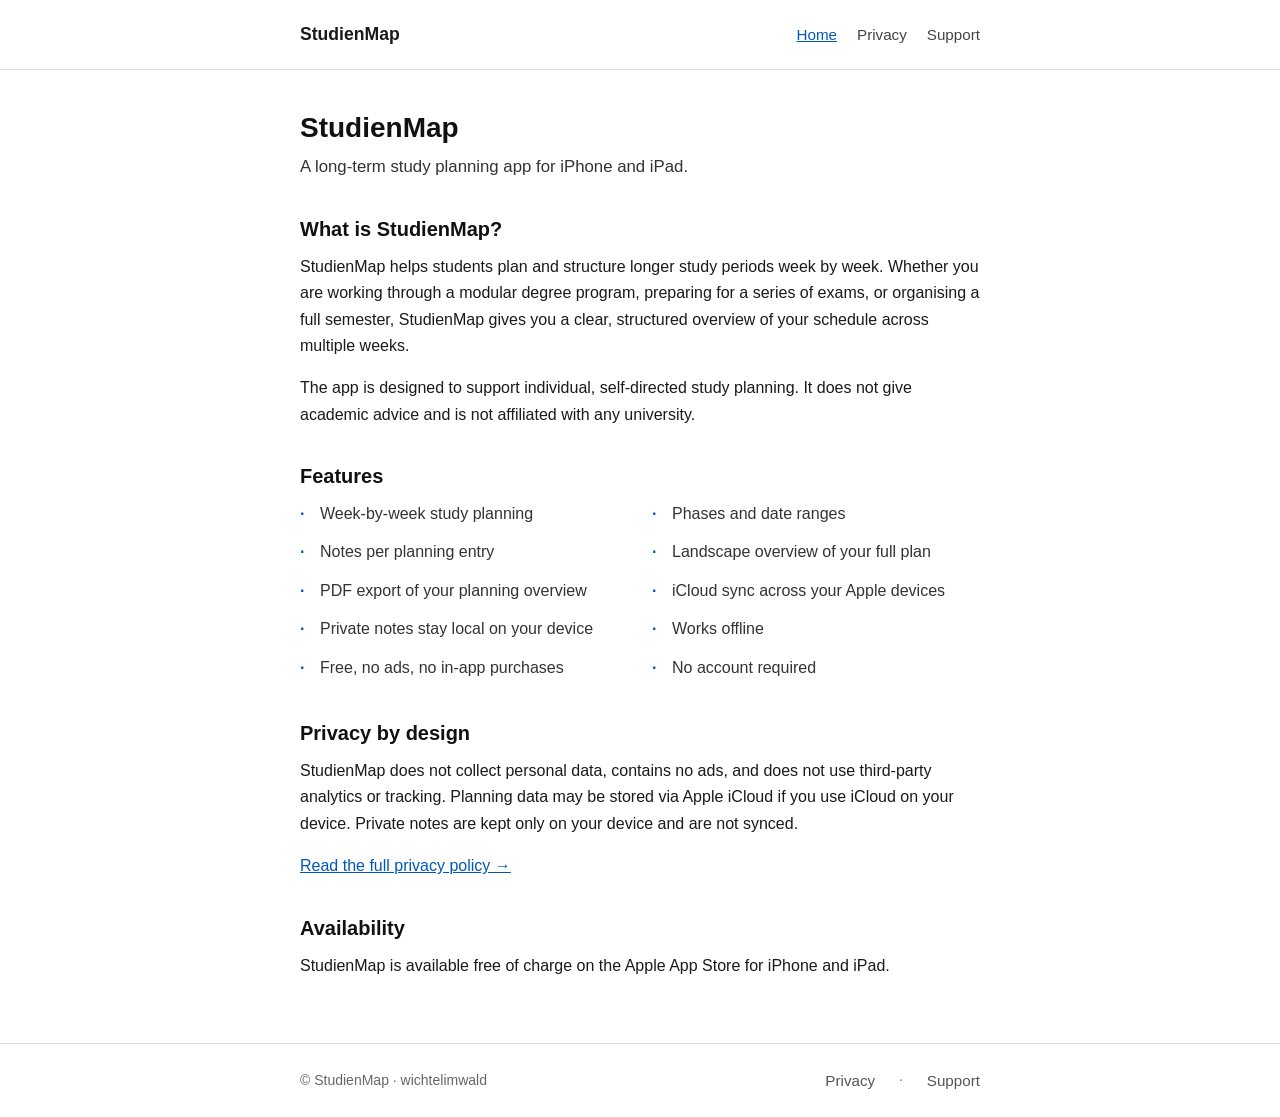
==== index.html @ 7c868996 "Create initial static website for GitHub Pages Agent-Logs-Url: https://github.com/wichtelimwald/stud" ====
<!DOCTYPE html>
<html lang="en">
<head>
  <meta charset="UTF-8">
  <meta name="viewport" content="width=device-width, initial-scale=1.0">
  <title>StudienMap</title>
  <meta name="description" content="StudienMap is a long-term study planning app for iPhone and iPad. Plan your study periods week by week.">
  <link rel="stylesheet" href="style.css">
</head>
<body>

  <header>
    <div class="site-wrapper">
      <a class="site-name" href="index.html">StudienMap</a>
      <nav aria-label="Main navigation">
        <a href="index.html" aria-current="page">Home</a>
        <a href="privacy.html">Privacy</a>
        <a href="support.html">Support</a>
      </nav>
    </div>
  </header>

  <main>
    <div class="site-wrapper">

      <div class="intro">
        <h1>StudienMap</h1>
        <p>A long-term study planning app for iPhone and iPad.</p>
      </div>

      <h2>What is StudienMap?</h2>
      <p>
        StudienMap helps students plan and structure longer study periods week by week.
        Whether you are working through a modular degree program, preparing for a series
        of exams, or organising a full semester, StudienMap gives you a clear, structured
        overview of your schedule across multiple weeks.
      </p>
      <p>
        The app is designed to support individual, self-directed study planning.
        It does not give academic advice and is not affiliated with any university.
      </p>

      <h2>Features</h2>
      <ul class="feature-list">
        <li>Week-by-week study planning</li>
        <li>Phases and date ranges</li>
        <li>Notes per planning entry</li>
        <li>Landscape overview of your full plan</li>
        <li>PDF export of your planning overview</li>
        <li>iCloud sync across your Apple devices</li>
        <li>Private notes stay local on your device</li>
        <li>Works offline</li>
        <li>Free, no ads, no in-app purchases</li>
        <li>No account required</li>
      </ul>

      <h2>Privacy by design</h2>
      <p>
        StudienMap does not collect personal data, contains no ads, and does not use
        third-party analytics or tracking. Planning data may be stored via Apple iCloud
        if you use iCloud on your device. Private notes are kept only on your device
        and are not synced.
      </p>
      <p>
        <a href="privacy.html">Read the full privacy policy →</a>
      </p>

      <h2>Availability</h2>
      <p>
        StudienMap is available free of charge on the Apple App Store for iPhone and iPad.
      </p>

    </div>
  </main>

  <footer>
    <div class="site-wrapper">
      <span>© StudienMap · wichtelimwald</span>
      <nav aria-label="Footer navigation">
        <a href="privacy.html">Privacy</a>
        &nbsp;·&nbsp;
        <a href="support.html">Support</a>
      </nav>
    </div>
  </footer>

</body>
</html>
---- style.css ----
/* style.css — StudienMap legal/product site */

*, *::before, *::after {
  box-sizing: border-box;
}

html {
  font-size: 16px;
}

body {
  margin: 0;
  padding: 0;
  font-family: -apple-system, BlinkMacSystemFont, "Segoe UI", Roboto, Helvetica, Arial, sans-serif;
  font-size: 1rem;
  line-height: 1.65;
  color: #1a1a1a;
  background-color: #ffffff;
}

/* Layout */

.site-wrapper {
  max-width: 720px;
  margin: 0 auto;
  padding: 0 1.25rem;
}

/* Header & navigation */

header {
  border-bottom: 1px solid #e0e0e0;
  padding: 1.25rem 0;
}

header .site-wrapper {
  display: flex;
  align-items: center;
  justify-content: space-between;
  flex-wrap: wrap;
  gap: 0.75rem;
}

.site-name {
  font-size: 1.1rem;
  font-weight: 600;
  color: #1a1a1a;
  text-decoration: none;
}

.site-name:hover {
  color: #0057b8;
}

nav {
  display: flex;
  gap: 1.25rem;
}

nav a {
  font-size: 0.95rem;
  color: #444;
  text-decoration: none;
}

nav a:hover,
nav a[aria-current="page"] {
  color: #0057b8;
  text-decoration: underline;
}

/* Main content */

main {
  padding: 2.5rem 0 3rem;
}

h1 {
  font-size: 1.75rem;
  font-weight: 700;
  margin: 0 0 0.5rem;
  line-height: 1.25;
  color: #111;
}

h2 {
  font-size: 1.25rem;
  font-weight: 600;
  margin: 2rem 0 0.5rem;
  color: #111;
}

h3 {
  font-size: 1rem;
  font-weight: 600;
  margin: 1.5rem 0 0.25rem;
  color: #111;
}

p {
  margin: 0 0 1rem;
}

ul, ol {
  margin: 0 0 1rem;
  padding-left: 1.5rem;
}

li {
  margin-bottom: 0.25rem;
}

a {
  color: #0057b8;
}

a:hover {
  text-decoration: none;
}

/* Hero / intro block */

.intro {
  margin-bottom: 2rem;
}

.intro p {
  font-size: 1.05rem;
  color: #333;
}

/* Feature list */

.feature-list {
  list-style: none;
  padding: 0;
  margin: 0 0 1.5rem;
  display: grid;
  grid-template-columns: 1fr 1fr;
  gap: 0.5rem 1.5rem;
}

.feature-list li {
  padding-left: 1.25rem;
  position: relative;
  color: #333;
}

.feature-list li::before {
  content: "·";
  position: absolute;
  left: 0;
  color: #0057b8;
  font-weight: 700;
}

@media (max-width: 480px) {
  .feature-list {
    grid-template-columns: 1fr;
  }
}

/* FAQ */

.faq-item {
  margin-bottom: 1.75rem;
}

.faq-item h3 {
  margin-bottom: 0.35rem;
}

/* Footer */

footer {
  border-top: 1px solid #e0e0e0;
  padding: 1.5rem 0;
  color: #666;
  font-size: 0.875rem;
}

footer .site-wrapper {
  display: flex;
  align-items: center;
  justify-content: space-between;
  flex-wrap: wrap;
  gap: 0.5rem;
}

footer a {
  color: #555;
}

footer a:hover {
  color: #0057b8;
}

/* Utility */

.meta {
  font-size: 0.875rem;
  color: #666;
  margin-bottom: 2rem;
}
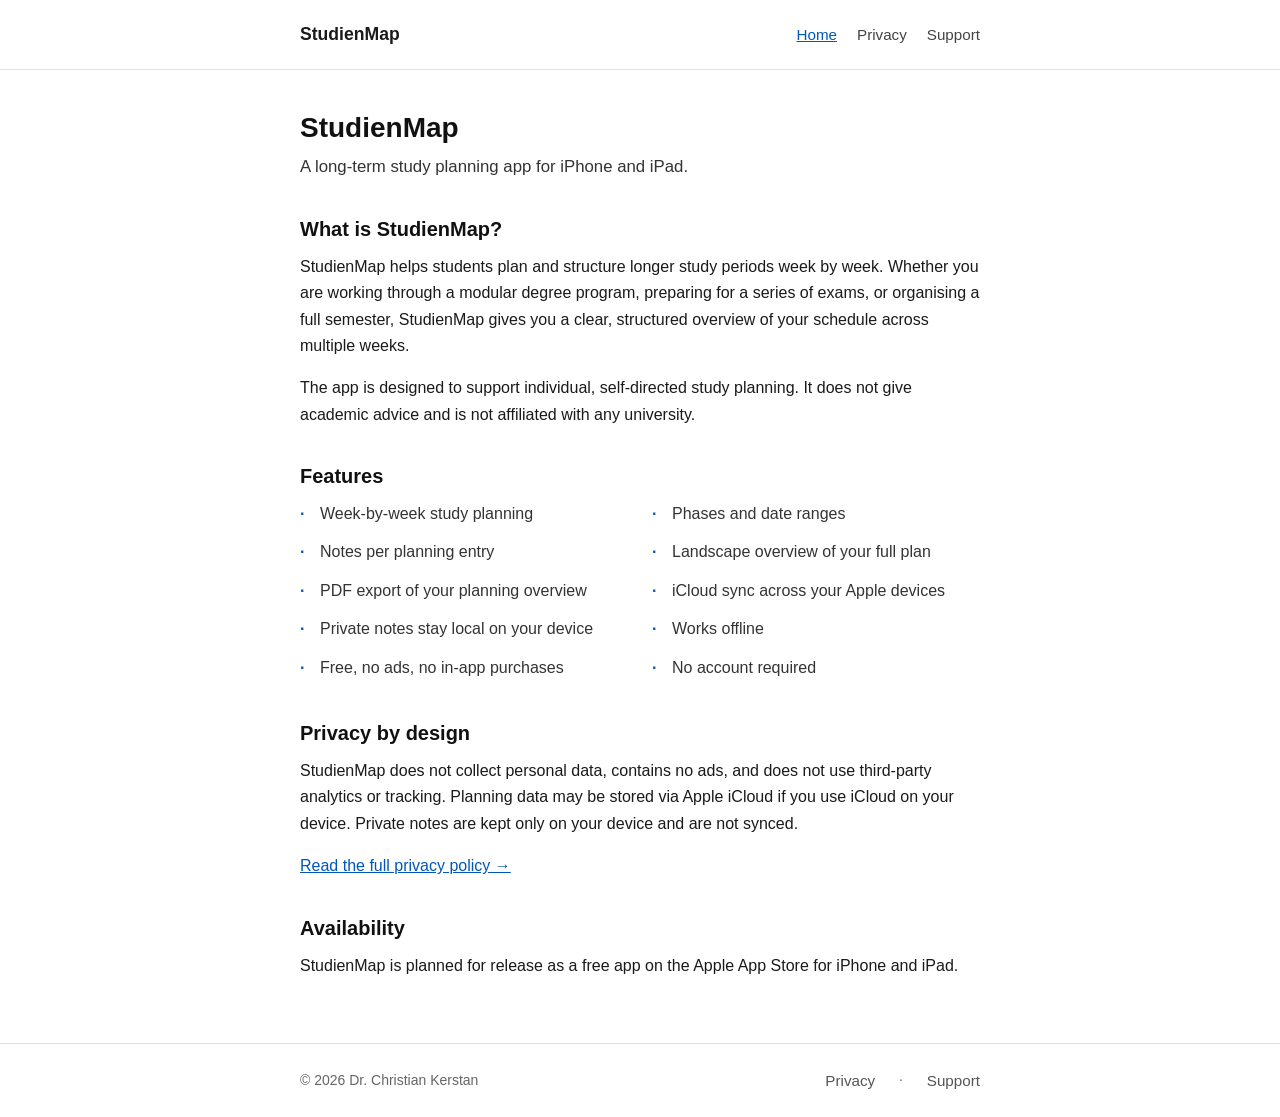
==== commit 44291d3b: "update footer copyright, availability text, data collection, iOS version example, add Developer sect" ====
--- a/index.html
+++ b/index.html
@@ -67,7 +67,7 @@
 
       <h2>Availability</h2>
       <p>
-        StudienMap is available free of charge on the Apple App Store for iPhone and iPad.
+        StudienMap is planned for release as a free app on the Apple App Store for iPhone and iPad.
       </p>
 
     </div>
@@ -75,7 +75,7 @@
 
   <footer>
     <div class="site-wrapper">
-      <span>© StudienMap · wichtelimwald</span>
+      <span>© 2026 Dr. Christian Kerstan</span>
       <nav aria-label="Footer navigation">
         <a href="privacy.html">Privacy</a>
         &nbsp;·&nbsp;
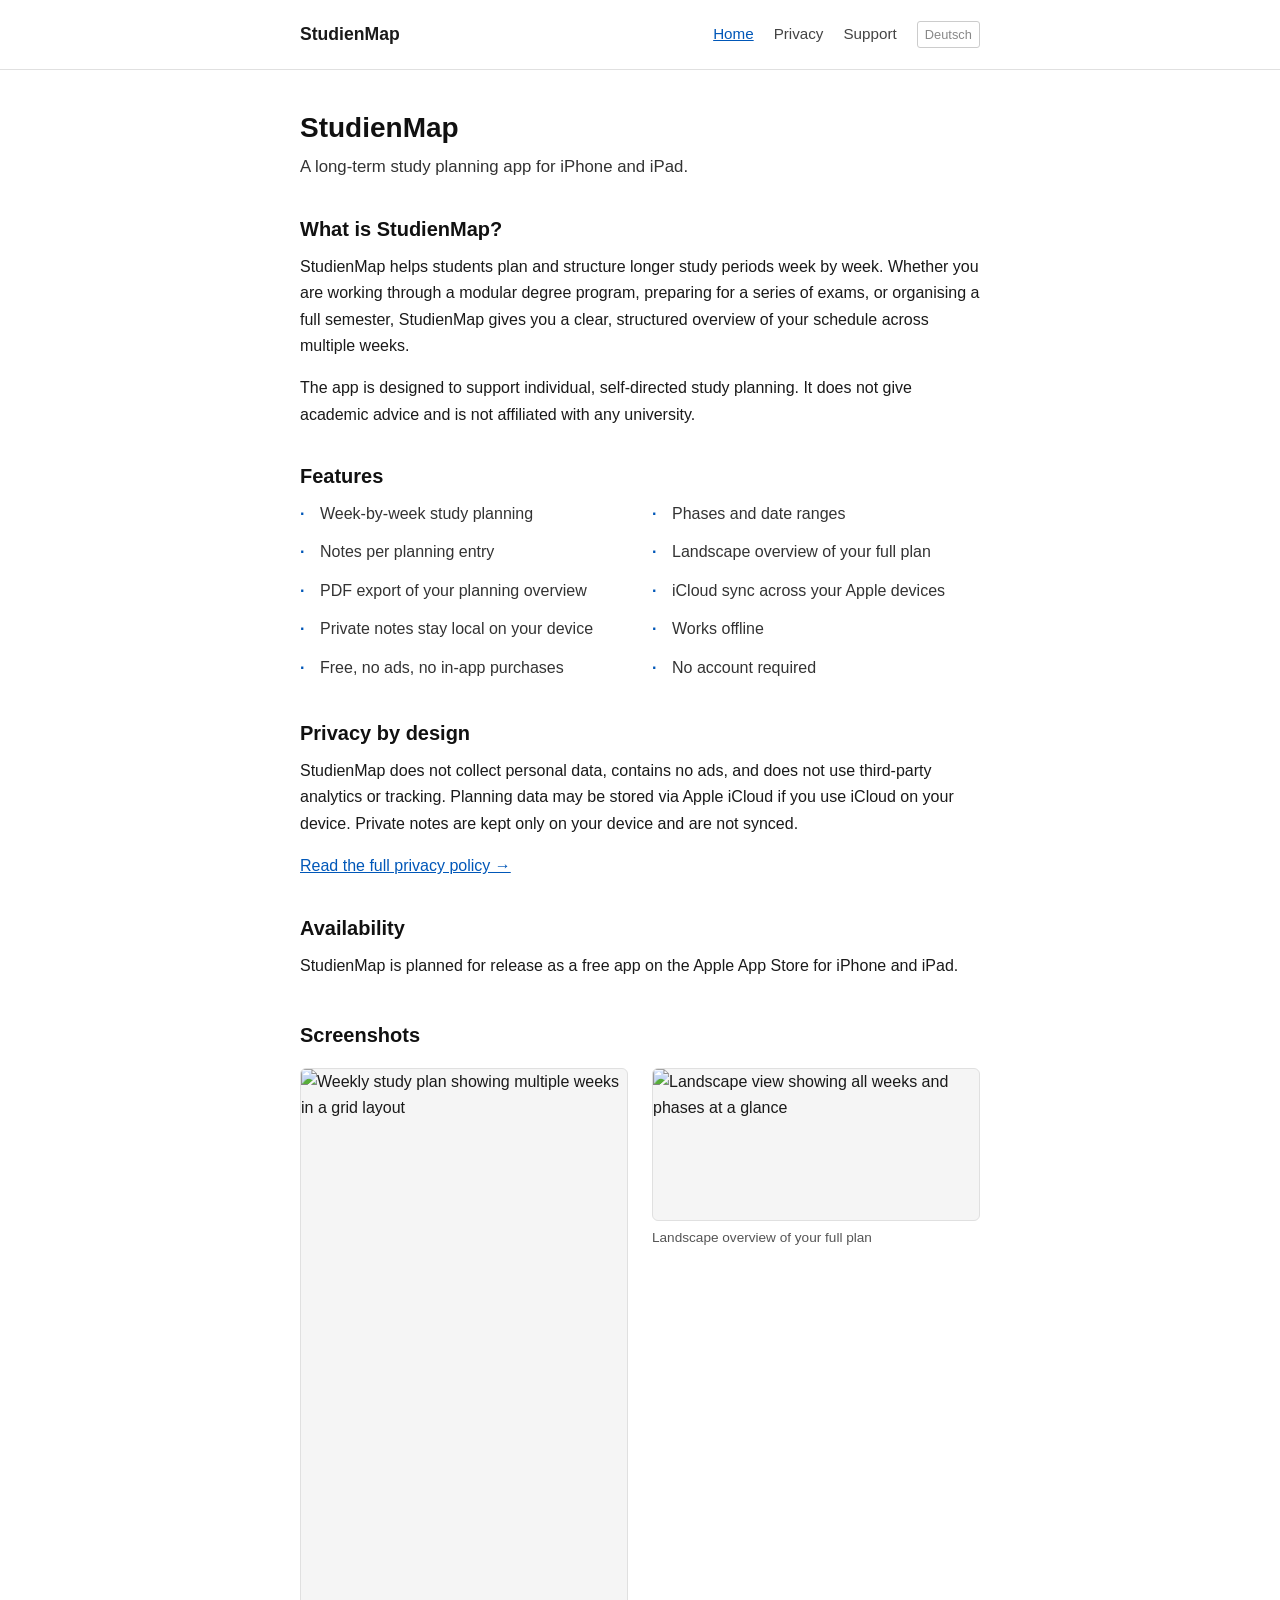
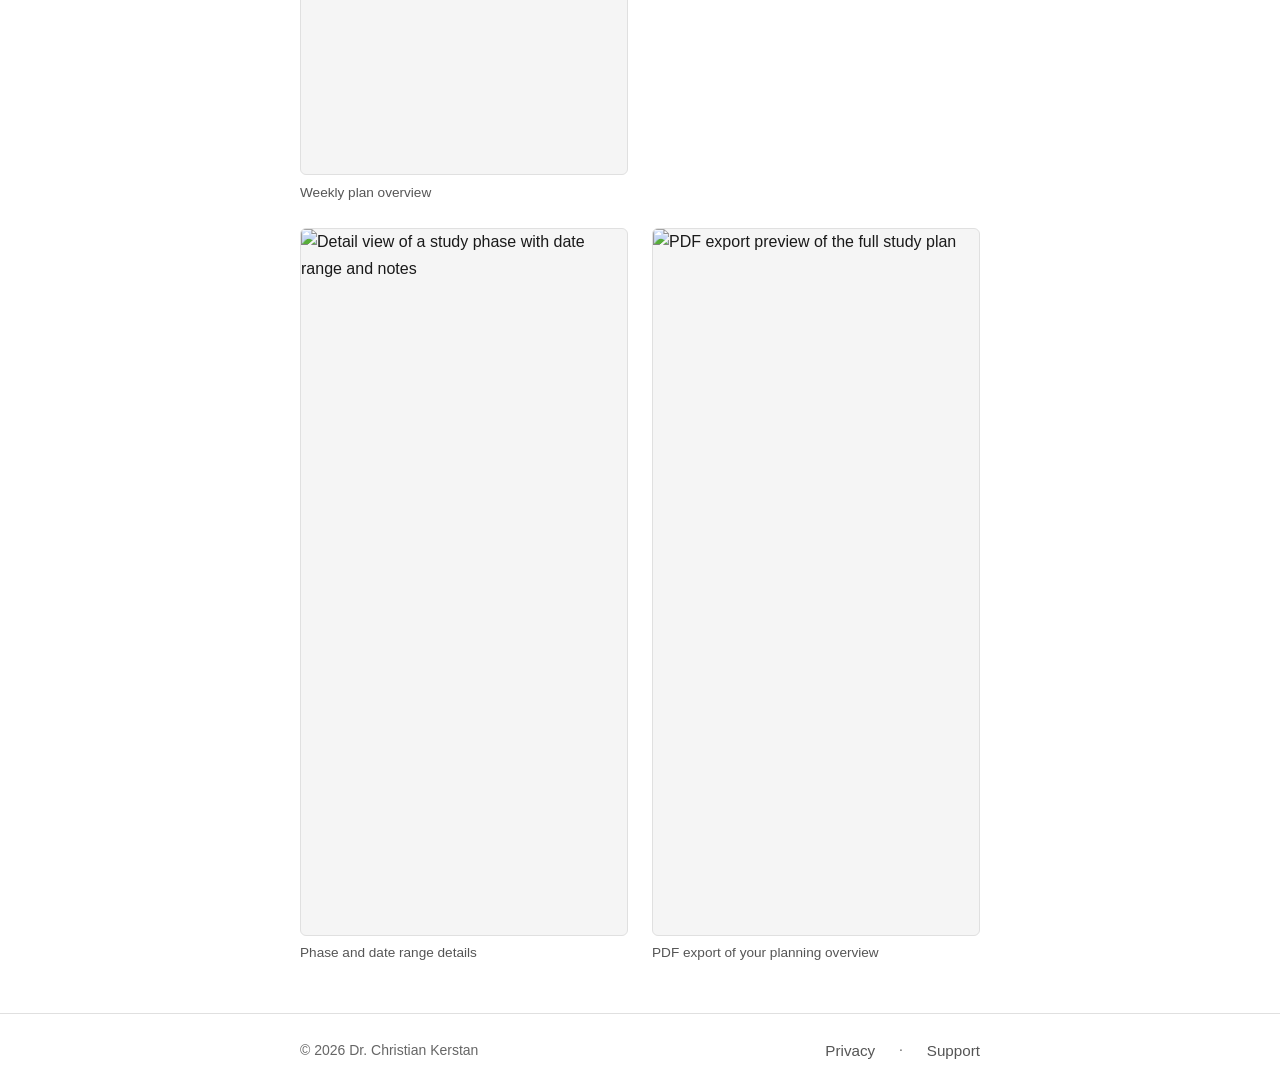
==== commit c55820a5: "Add German pages, language links, and screenshots placeholder section Agent-Logs-Url: https://github" ====
--- a/index.html
+++ b/index.html
@@ -16,6 +16,7 @@
         <a href="index.html" aria-current="page">Home</a>
         <a href="privacy.html">Privacy</a>
         <a href="support.html">Support</a>
+        <a href="de/index.html" class="lang-link" hreflang="de" lang="de">Deutsch</a>
       </nav>
     </div>
   </header>
@@ -70,6 +71,28 @@
         StudienMap is planned for release as a free app on the Apple App Store for iPhone and iPad.
       </p>
 
+      <section class="screenshots" aria-label="Screenshots">
+        <h2>Screenshots</h2>
+        <div class="screenshot-grid">
+          <figure>
+            <img src="assets/plan-overview.webp" alt="Weekly study plan showing multiple weeks in a grid layout" width="390" height="844">
+            <figcaption>Weekly plan overview</figcaption>
+          </figure>
+          <figure>
+            <img src="assets/landscape-matrix.webp" alt="Landscape view showing all weeks and phases at a glance" width="844" height="390">
+            <figcaption>Landscape overview of your full plan</figcaption>
+          </figure>
+          <figure>
+            <img src="assets/phase-details.webp" alt="Detail view of a study phase with date range and notes" width="390" height="844">
+            <figcaption>Phase and date range details</figcaption>
+          </figure>
+          <figure>
+            <img src="assets/pdf-export.webp" alt="PDF export preview of the full study plan" width="390" height="844">
+            <figcaption>PDF export of your planning overview</figcaption>
+          </figure>
+        </div>
+      </section>
+
     </div>
   </main>
 
--- a/style.css
+++ b/style.css
@@ -195,6 +195,61 @@
   color: #0057b8;
 }
 
+/* Language link */
+
+.lang-link {
+  font-size: 0.8rem;
+  color: #888;
+  border: 1px solid #ccc;
+  border-radius: 3px;
+  padding: 0.1rem 0.45rem;
+  text-decoration: none;
+}
+
+.lang-link:hover {
+  color: #0057b8;
+  border-color: #0057b8;
+  text-decoration: none;
+}
+
+/* Screenshots */
+
+.screenshots {
+  margin-top: 2.5rem;
+}
+
+.screenshot-grid {
+  display: grid;
+  grid-template-columns: repeat(2, 1fr);
+  gap: 1.5rem;
+  margin-top: 1rem;
+}
+
+.screenshot-grid figure {
+  margin: 0;
+}
+
+.screenshot-grid img {
+  width: 100%;
+  height: auto;
+  display: block;
+  border-radius: 6px;
+  border: 1px solid #e0e0e0;
+  background-color: #f5f5f5;
+}
+
+.screenshot-grid figcaption {
+  font-size: 0.85rem;
+  color: #555;
+  margin-top: 0.4rem;
+}
+
+@media (max-width: 480px) {
+  .screenshot-grid {
+    grid-template-columns: 1fr;
+  }
+}
+
 /* Utility */
 
 .meta {
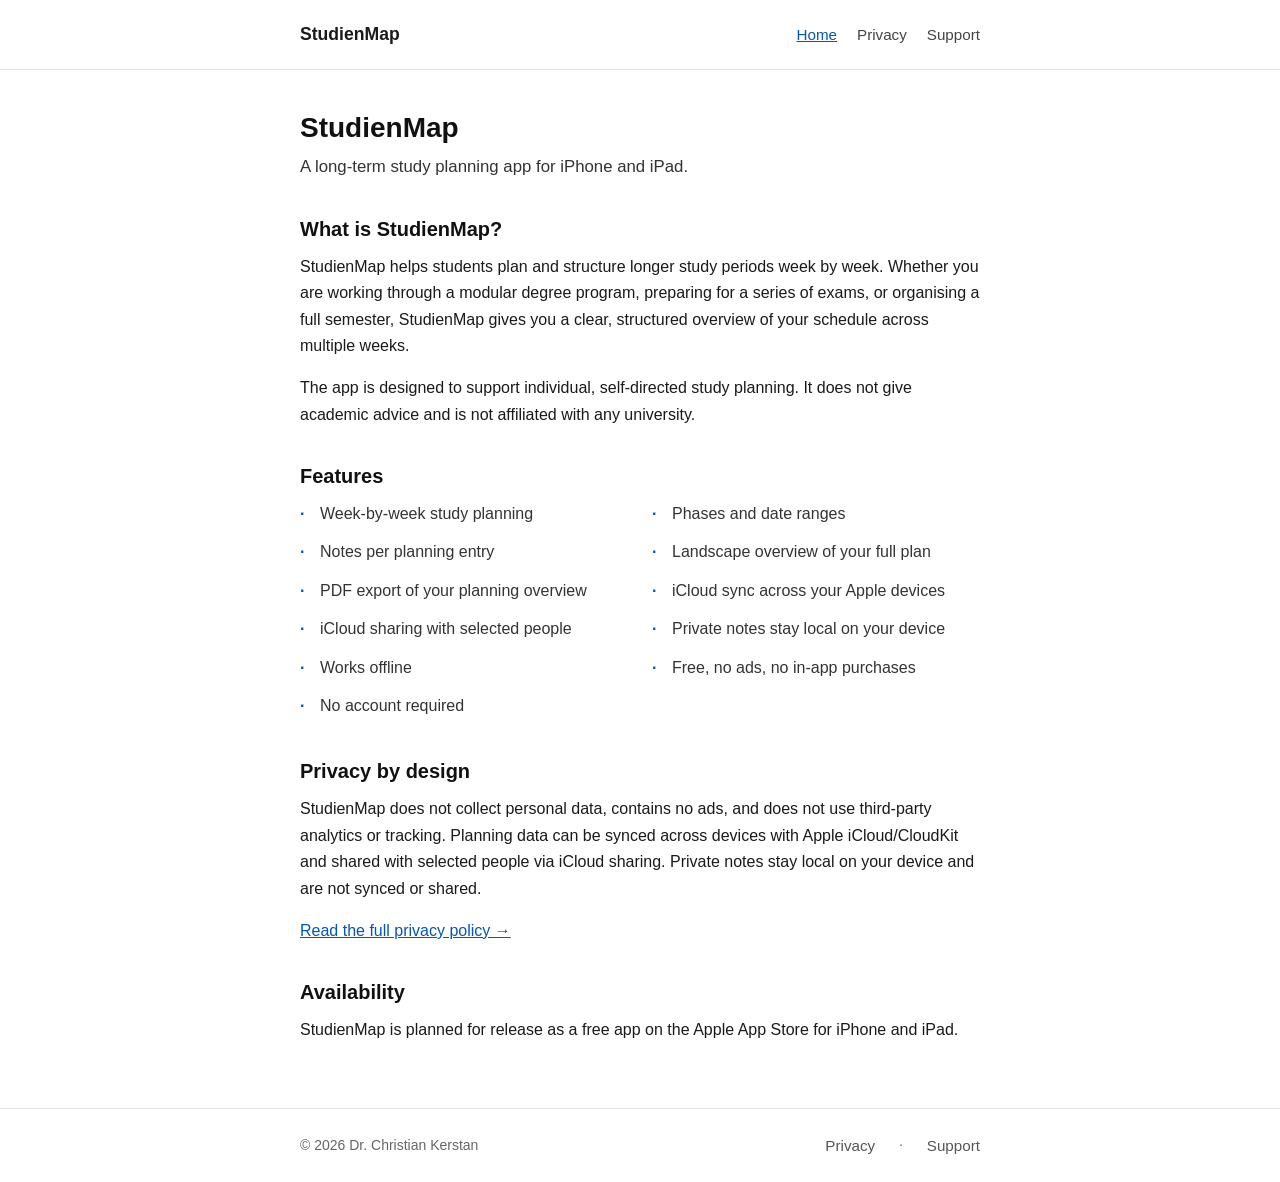
==== commit 45777528: "feat: add iCloud sharing content and German pages Agent-Logs-Url: https://github.com/wichtelimwald/s" ====
--- a/index.html
+++ b/index.html
@@ -16,7 +16,6 @@
         <a href="index.html" aria-current="page">Home</a>
         <a href="privacy.html">Privacy</a>
         <a href="support.html">Support</a>
-        <a href="de/index.html" class="lang-link" hreflang="de" lang="de">Deutsch</a>
       </nav>
     </div>
   </header>
@@ -49,6 +48,7 @@
         <li>Landscape overview of your full plan</li>
         <li>PDF export of your planning overview</li>
         <li>iCloud sync across your Apple devices</li>
+        <li>iCloud sharing with selected people</li>
         <li>Private notes stay local on your device</li>
         <li>Works offline</li>
         <li>Free, no ads, no in-app purchases</li>
@@ -58,9 +58,9 @@
       <h2>Privacy by design</h2>
       <p>
         StudienMap does not collect personal data, contains no ads, and does not use
-        third-party analytics or tracking. Planning data may be stored via Apple iCloud
-        if you use iCloud on your device. Private notes are kept only on your device
-        and are not synced.
+        third-party analytics or tracking. Planning data can be synced across devices
+        with Apple iCloud/CloudKit and shared with selected people via iCloud sharing.
+        Private notes stay local on your device and are not synced or shared.
       </p>
       <p>
         <a href="privacy.html">Read the full privacy policy →</a>
@@ -70,28 +70,6 @@
       <p>
         StudienMap is planned for release as a free app on the Apple App Store for iPhone and iPad.
       </p>
-
-      <section class="screenshots" aria-label="Screenshots">
-        <h2>Screenshots</h2>
-        <div class="screenshot-grid">
-          <figure>
-            <img src="assets/plan-overview.webp" alt="Weekly study plan showing multiple weeks in a grid layout" width="390" height="844">
-            <figcaption>Weekly plan overview</figcaption>
-          </figure>
-          <figure>
-            <img src="assets/landscape-matrix.webp" alt="Landscape view showing all weeks and phases at a glance" width="844" height="390">
-            <figcaption>Landscape overview of your full plan</figcaption>
-          </figure>
-          <figure>
-            <img src="assets/phase-details.webp" alt="Detail view of a study phase with date range and notes" width="390" height="844">
-            <figcaption>Phase and date range details</figcaption>
-          </figure>
-          <figure>
-            <img src="assets/pdf-export.webp" alt="PDF export preview of the full study plan" width="390" height="844">
-            <figcaption>PDF export of your planning overview</figcaption>
-          </figure>
-        </div>
-      </section>
 
     </div>
   </main>
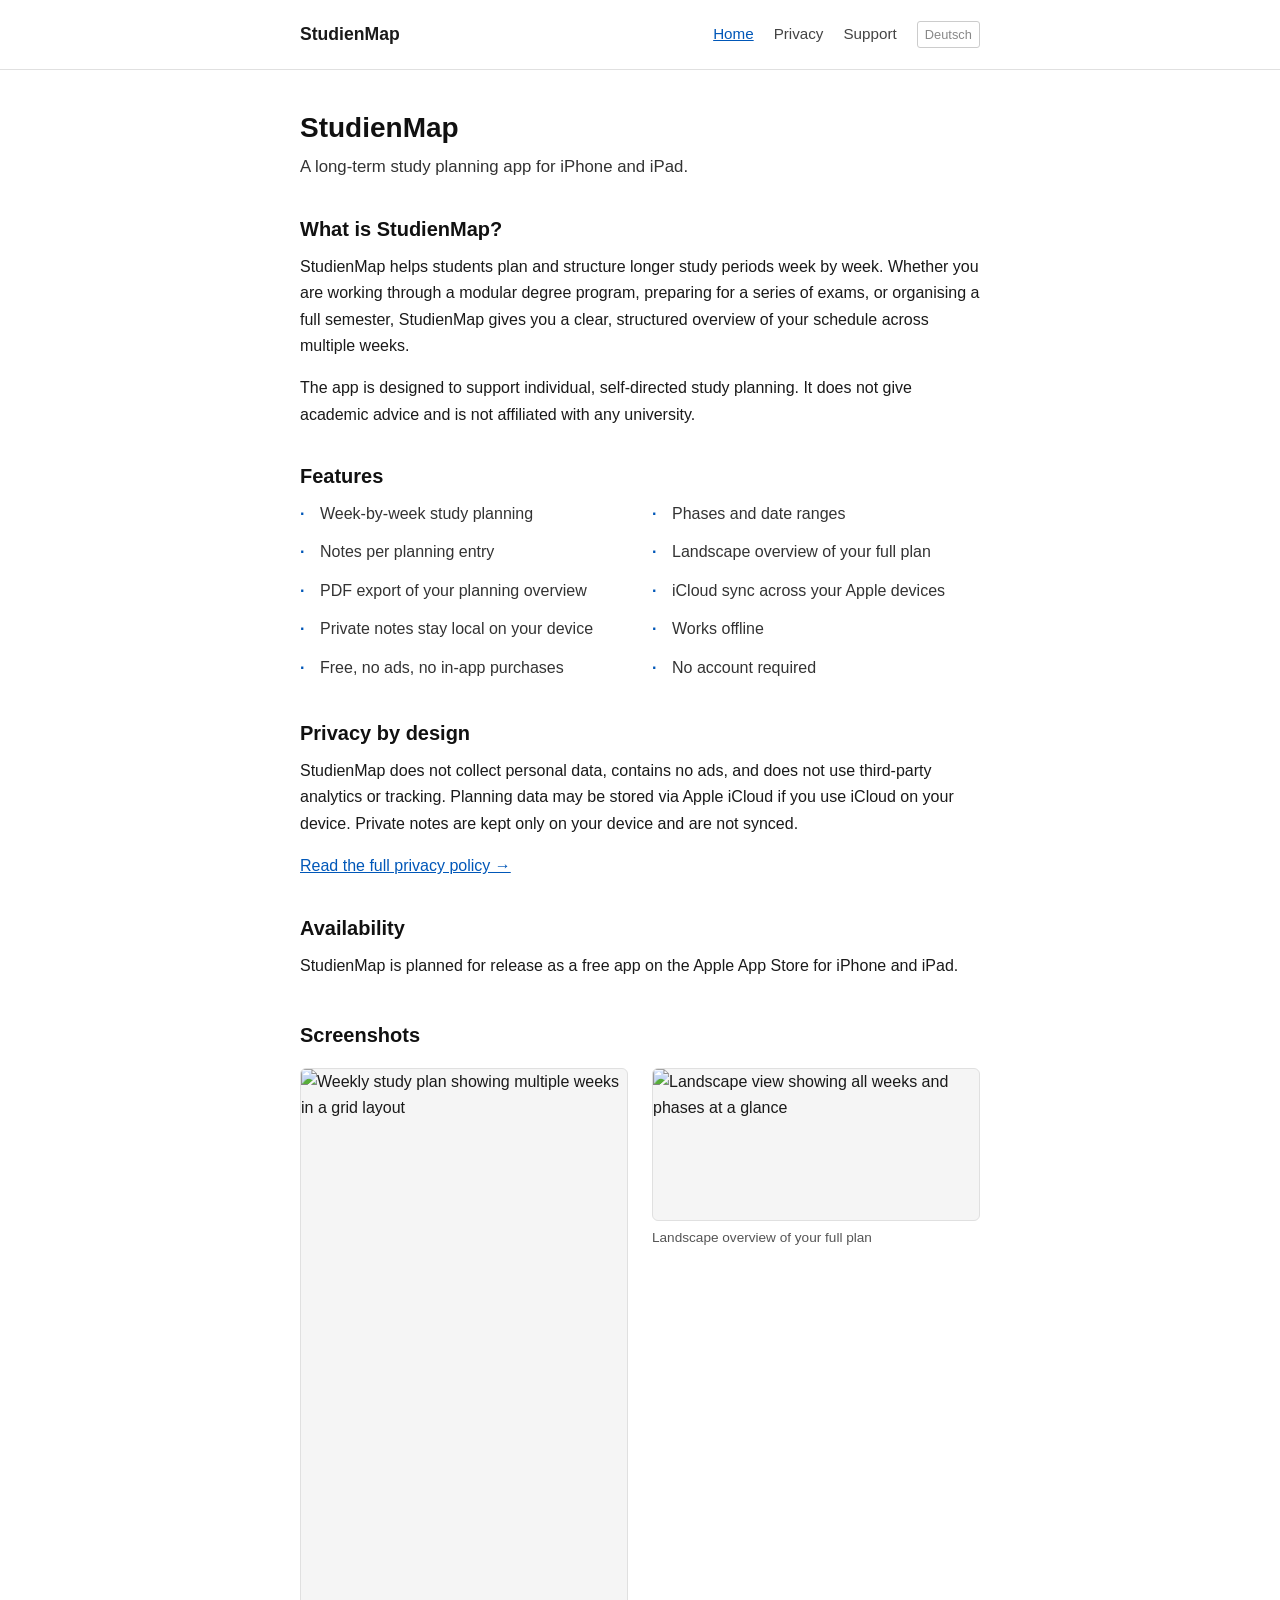
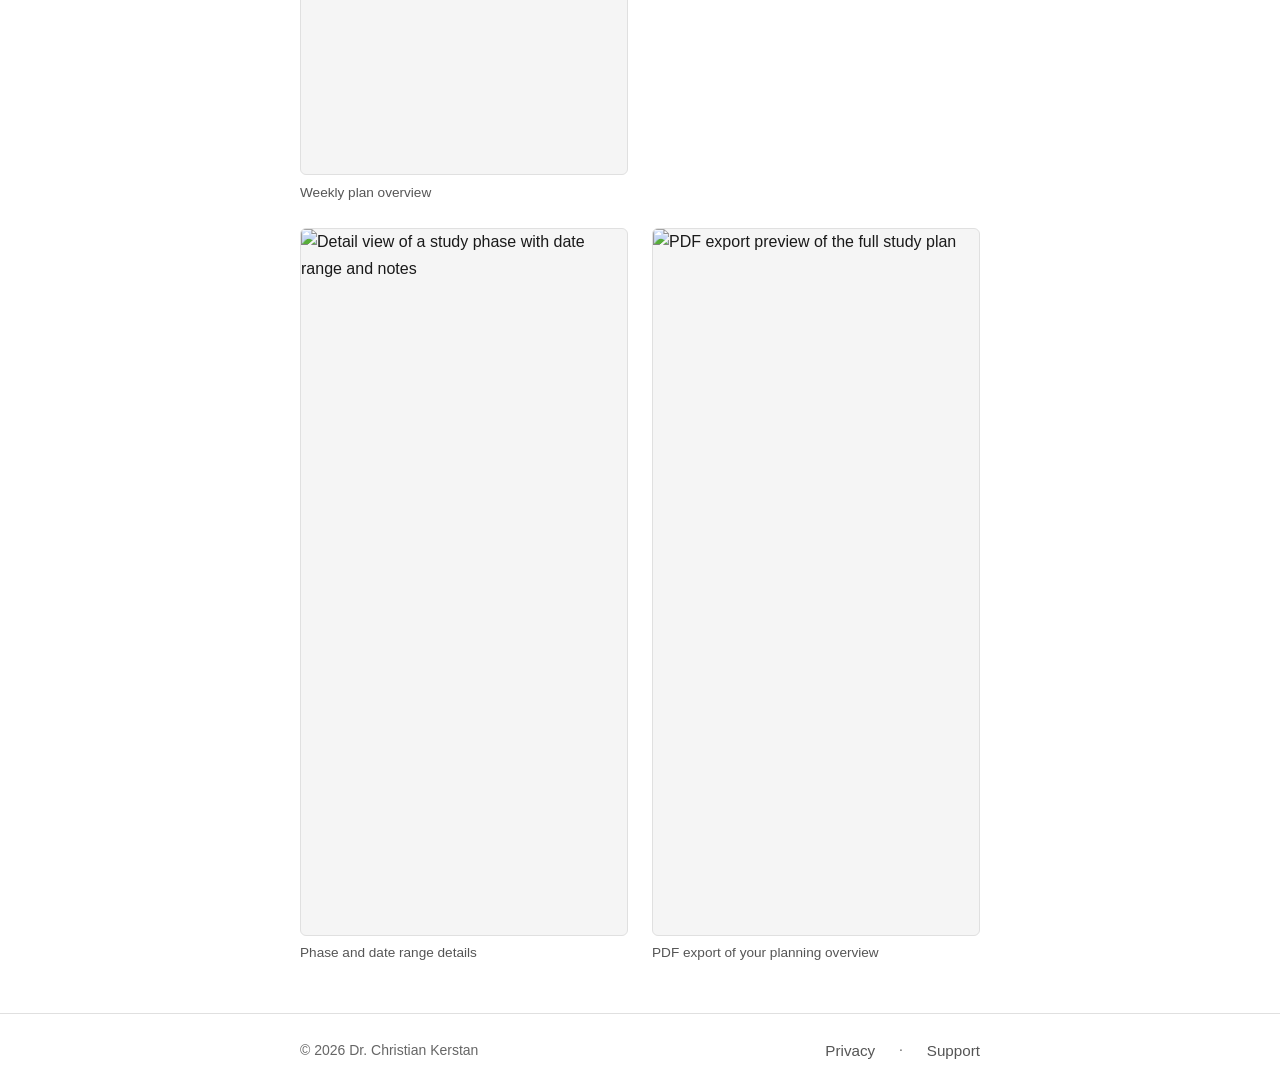
==== commit 01c128f4: "Merge pull request #3 from wichtelimwald/copilot/update-static-site-for-multilingual-support Add Ger" ====
--- a/index.html
+++ b/index.html
@@ -16,6 +16,7 @@
         <a href="index.html" aria-current="page">Home</a>
         <a href="privacy.html">Privacy</a>
         <a href="support.html">Support</a>
+        <a href="de/index.html" class="lang-link" hreflang="de" lang="de">Deutsch</a>
       </nav>
     </div>
   </header>
@@ -48,7 +49,6 @@
         <li>Landscape overview of your full plan</li>
         <li>PDF export of your planning overview</li>
         <li>iCloud sync across your Apple devices</li>
-        <li>iCloud sharing with selected people</li>
         <li>Private notes stay local on your device</li>
         <li>Works offline</li>
         <li>Free, no ads, no in-app purchases</li>
@@ -58,9 +58,9 @@
       <h2>Privacy by design</h2>
       <p>
         StudienMap does not collect personal data, contains no ads, and does not use
-        third-party analytics or tracking. Planning data can be synced across devices
-        with Apple iCloud/CloudKit and shared with selected people via iCloud sharing.
-        Private notes stay local on your device and are not synced or shared.
+        third-party analytics or tracking. Planning data may be stored via Apple iCloud
+        if you use iCloud on your device. Private notes are kept only on your device
+        and are not synced.
       </p>
       <p>
         <a href="privacy.html">Read the full privacy policy →</a>
@@ -70,6 +70,28 @@
       <p>
         StudienMap is planned for release as a free app on the Apple App Store for iPhone and iPad.
       </p>
+
+      <section class="screenshots" aria-label="Screenshots">
+        <h2>Screenshots</h2>
+        <div class="screenshot-grid">
+          <figure>
+            <img src="assets/plan-overview.webp" alt="Weekly study plan showing multiple weeks in a grid layout" width="390" height="844">
+            <figcaption>Weekly plan overview</figcaption>
+          </figure>
+          <figure>
+            <img src="assets/landscape-matrix.webp" alt="Landscape view showing all weeks and phases at a glance" width="844" height="390">
+            <figcaption>Landscape overview of your full plan</figcaption>
+          </figure>
+          <figure>
+            <img src="assets/phase-details.webp" alt="Detail view of a study phase with date range and notes" width="390" height="844">
+            <figcaption>Phase and date range details</figcaption>
+          </figure>
+          <figure>
+            <img src="assets/pdf-export.webp" alt="PDF export preview of the full study plan" width="390" height="844">
+            <figcaption>PDF export of your planning overview</figcaption>
+          </figure>
+        </div>
+      </section>
 
     </div>
   </main>
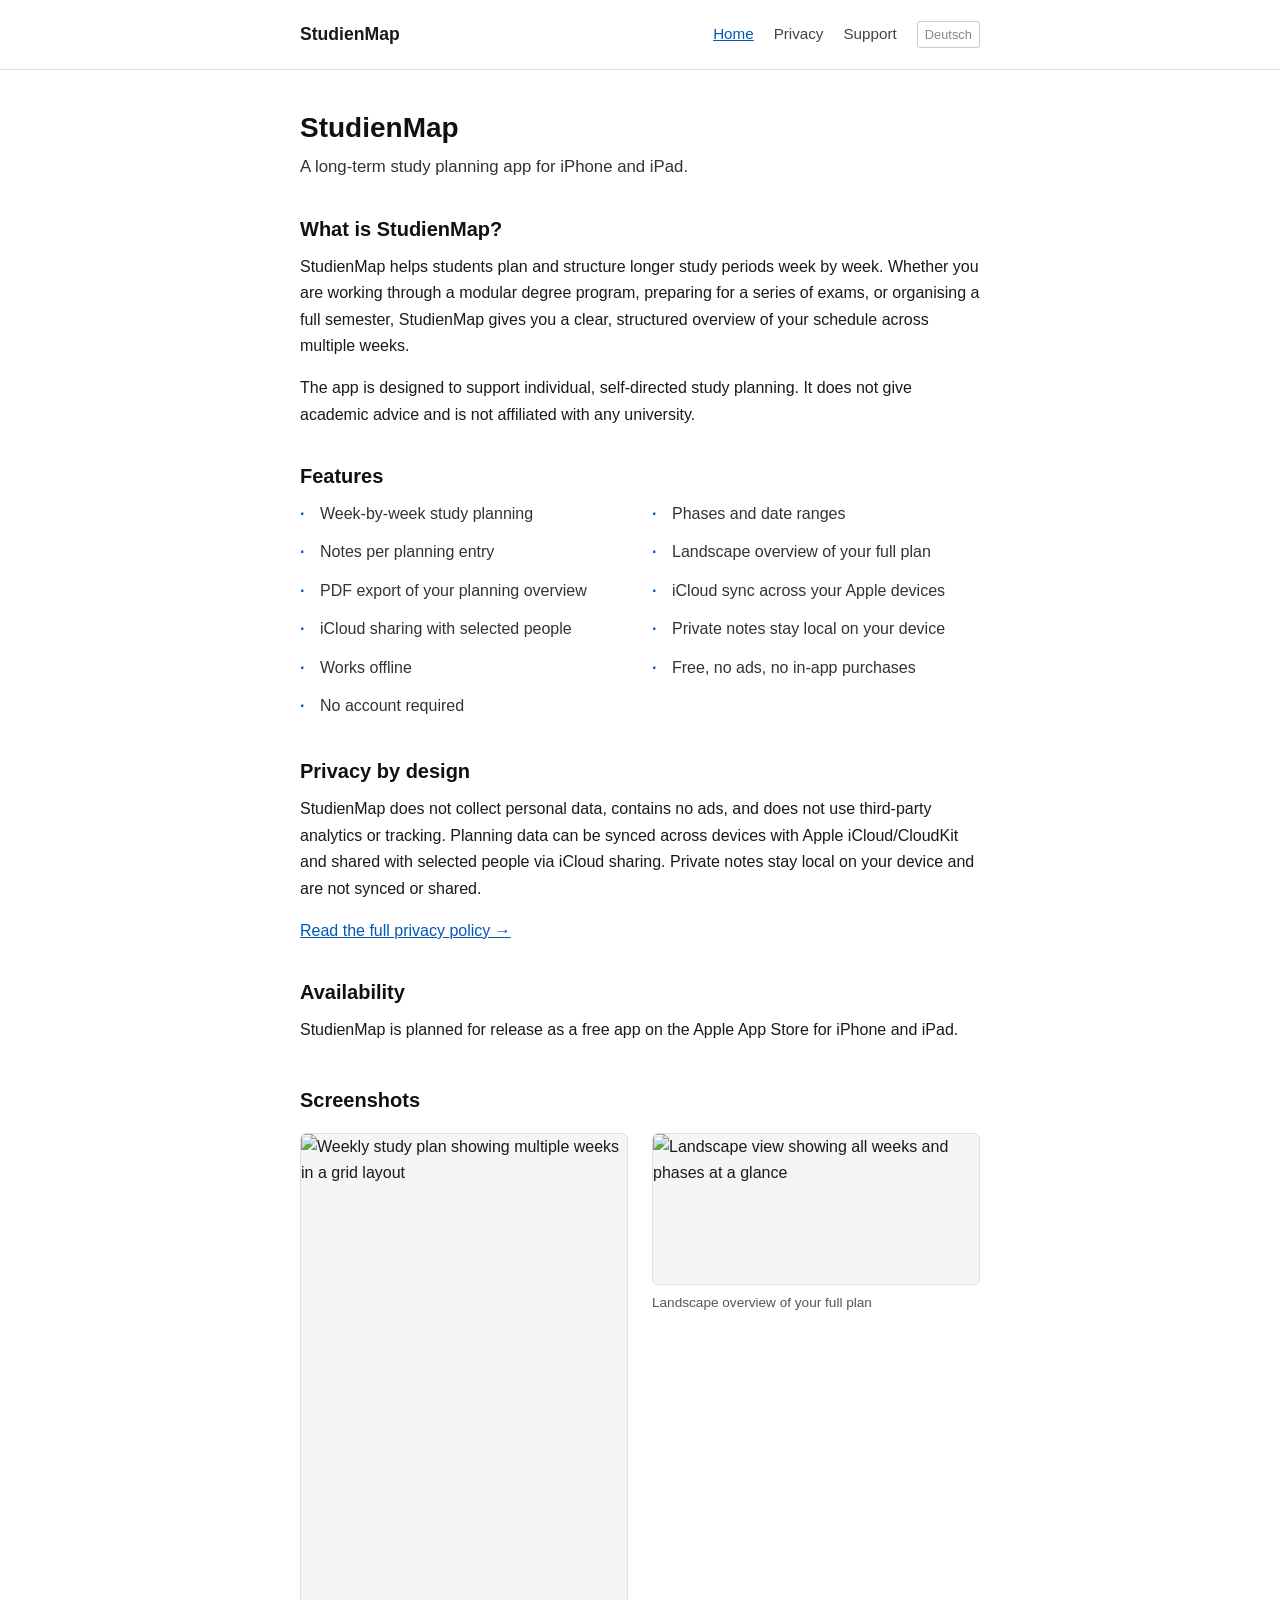
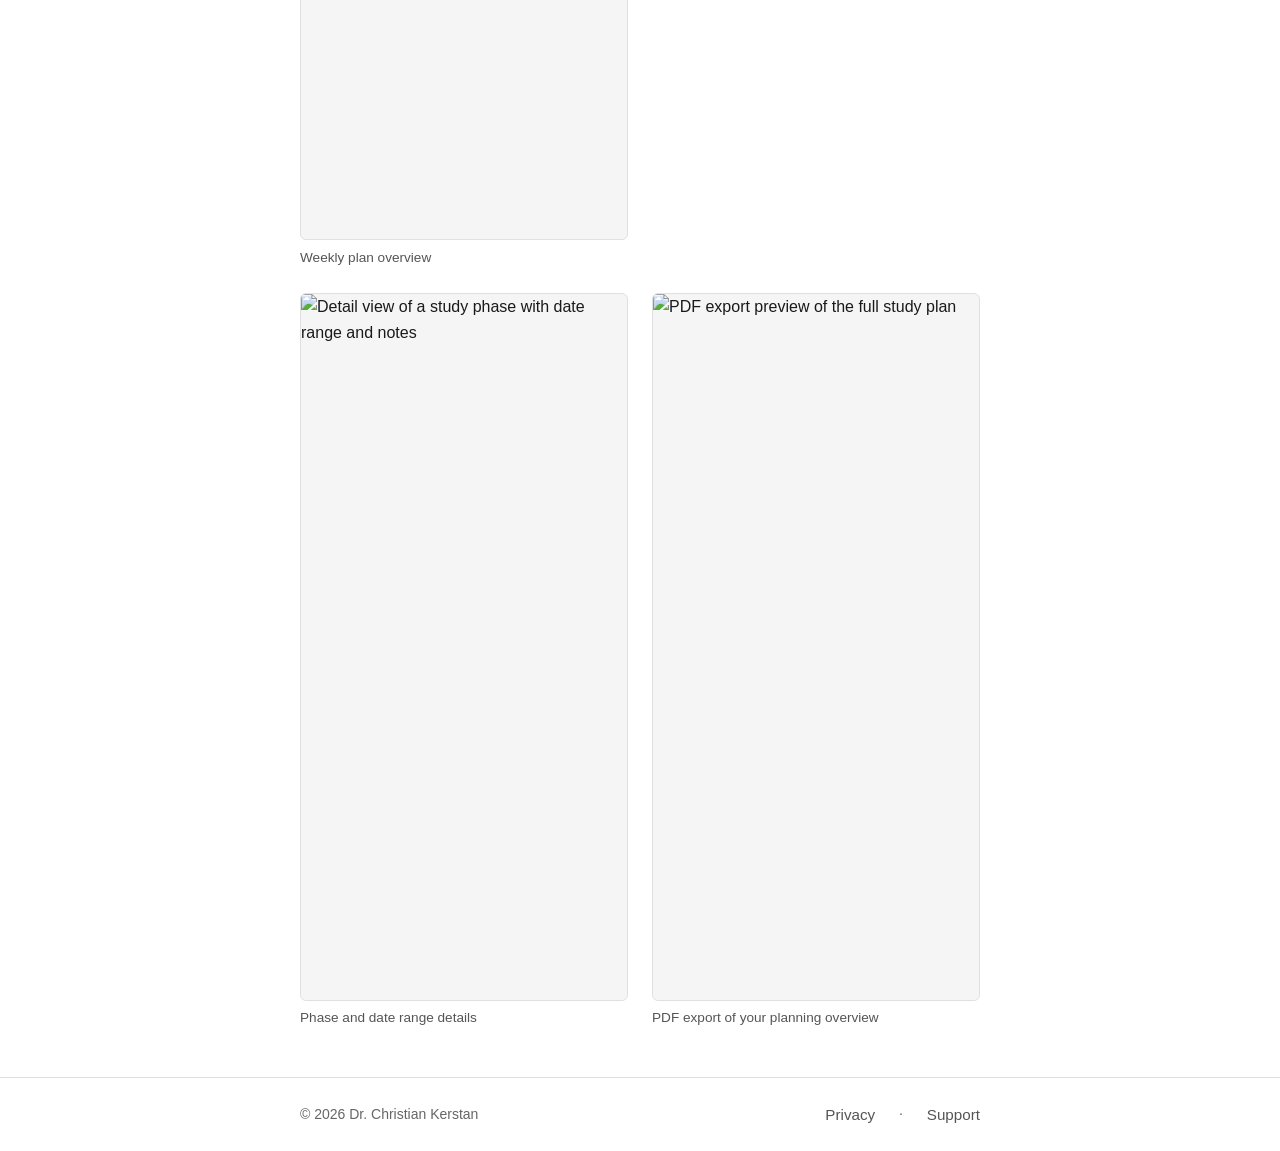
==== commit e438d15f: "Merge remote-tracking branch 'origin/main' into copilot/update-studienmap-github-pages # Conflicts: " ====
--- a/index.html
+++ b/index.html
@@ -49,6 +49,7 @@
         <li>Landscape overview of your full plan</li>
         <li>PDF export of your planning overview</li>
         <li>iCloud sync across your Apple devices</li>
+        <li>iCloud sharing with selected people</li>
         <li>Private notes stay local on your device</li>
         <li>Works offline</li>
         <li>Free, no ads, no in-app purchases</li>
@@ -58,9 +59,9 @@
       <h2>Privacy by design</h2>
       <p>
         StudienMap does not collect personal data, contains no ads, and does not use
-        third-party analytics or tracking. Planning data may be stored via Apple iCloud
-        if you use iCloud on your device. Private notes are kept only on your device
-        and are not synced.
+        third-party analytics or tracking. Planning data can be synced across devices
+        with Apple iCloud/CloudKit and shared with selected people via iCloud sharing.
+        Private notes stay local on your device and are not synced or shared.
       </p>
       <p>
         <a href="privacy.html">Read the full privacy policy →</a>
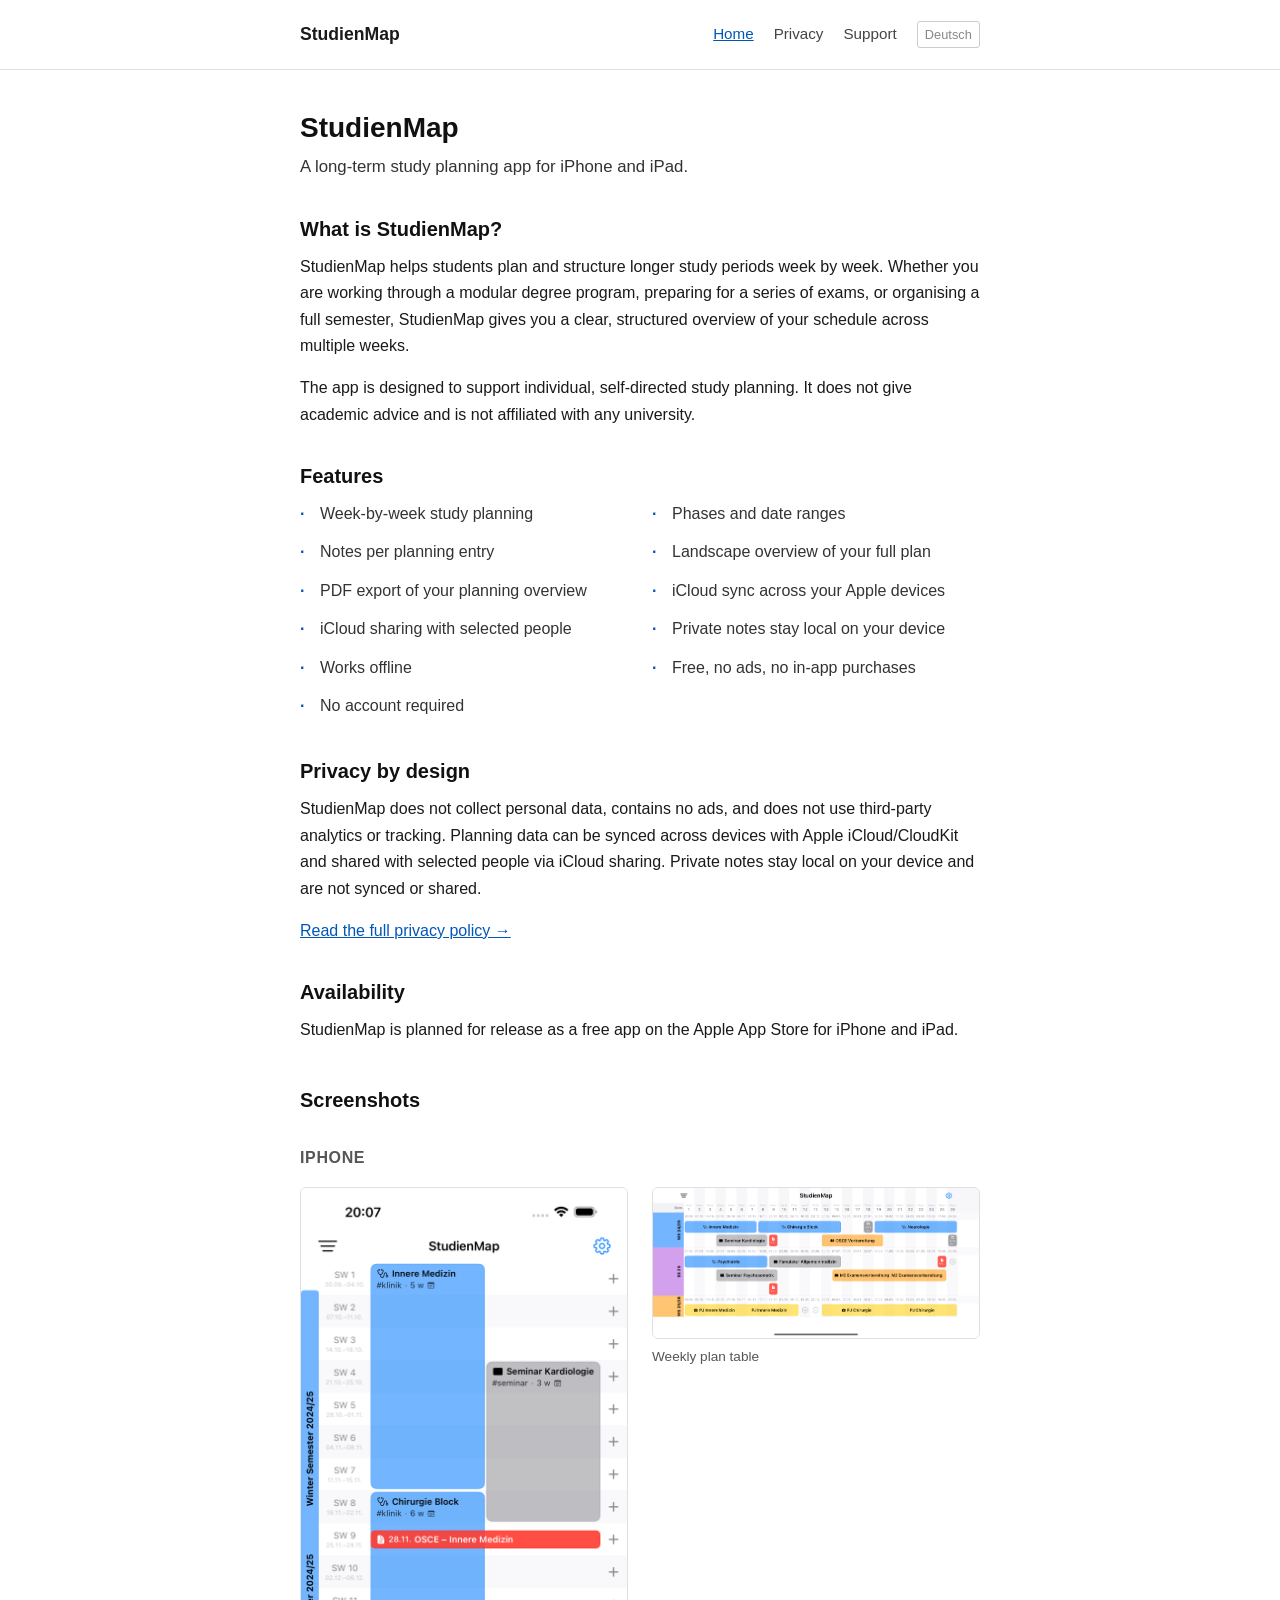
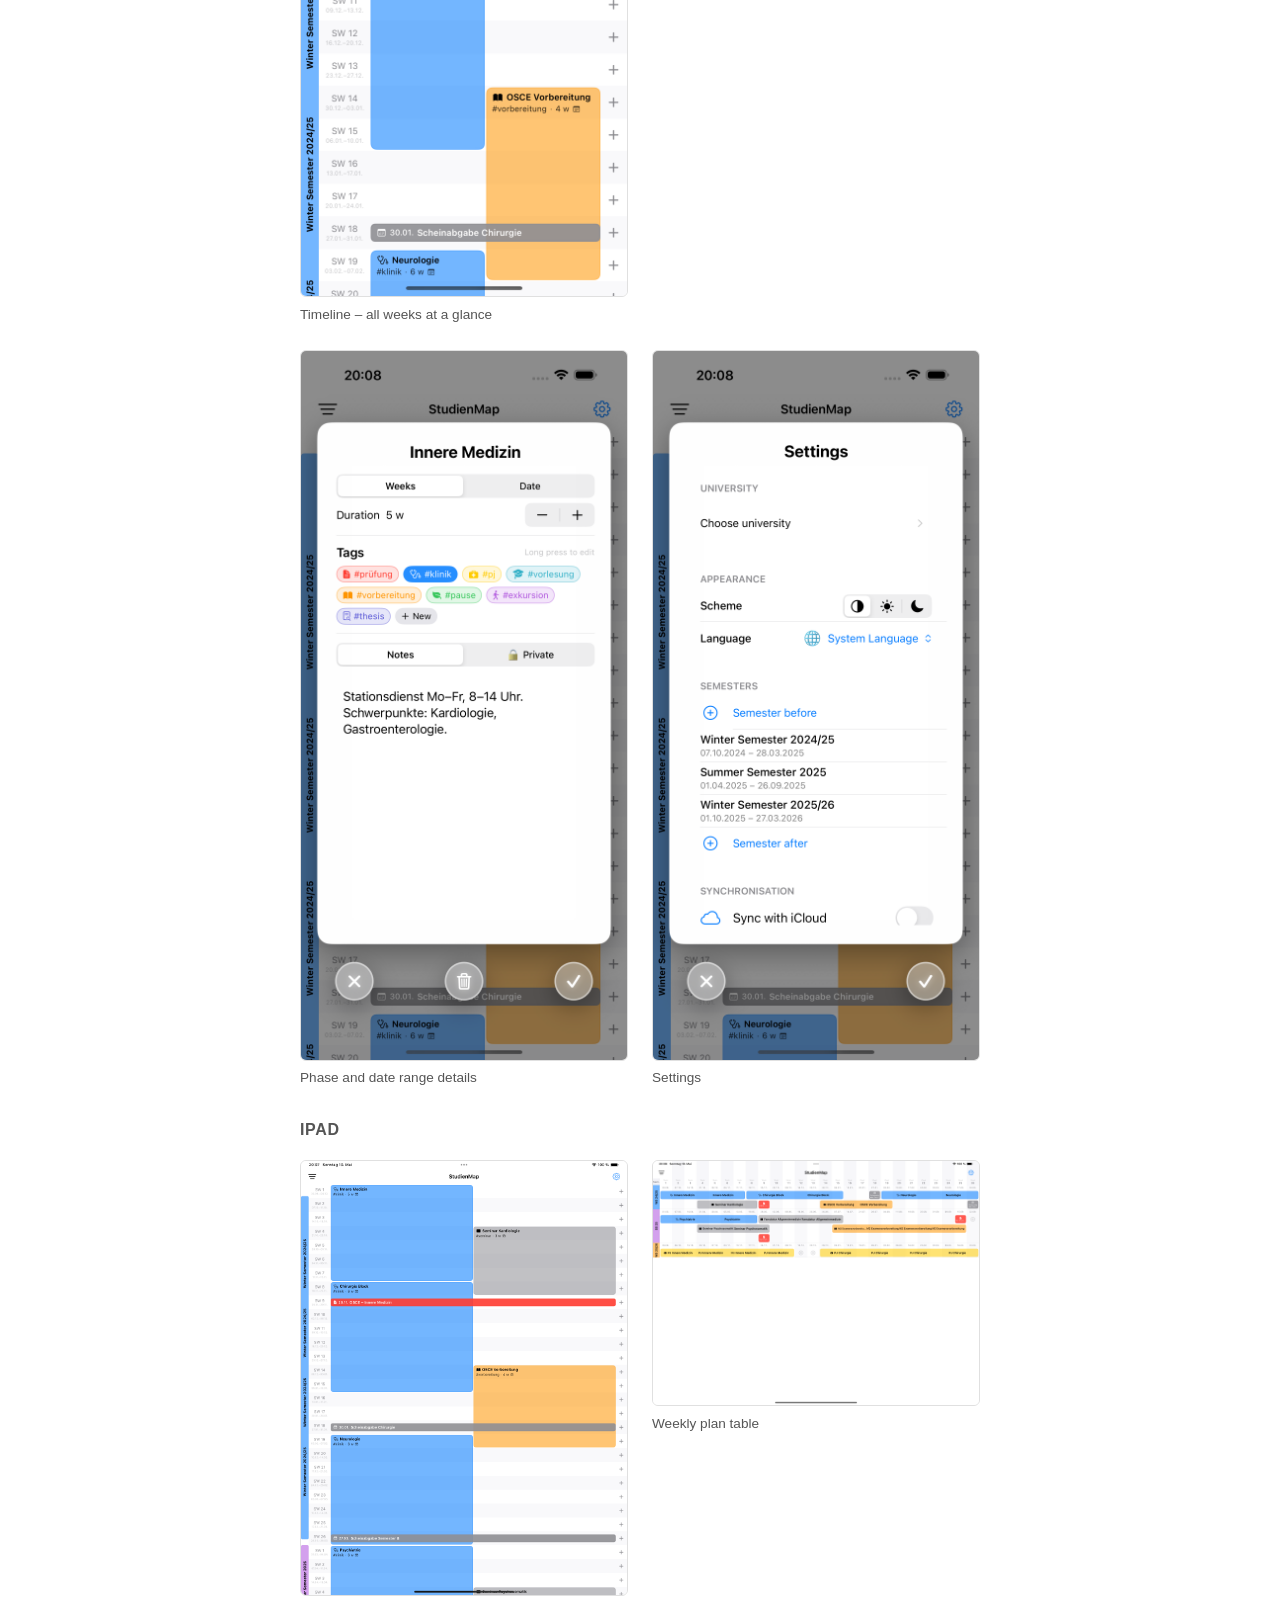
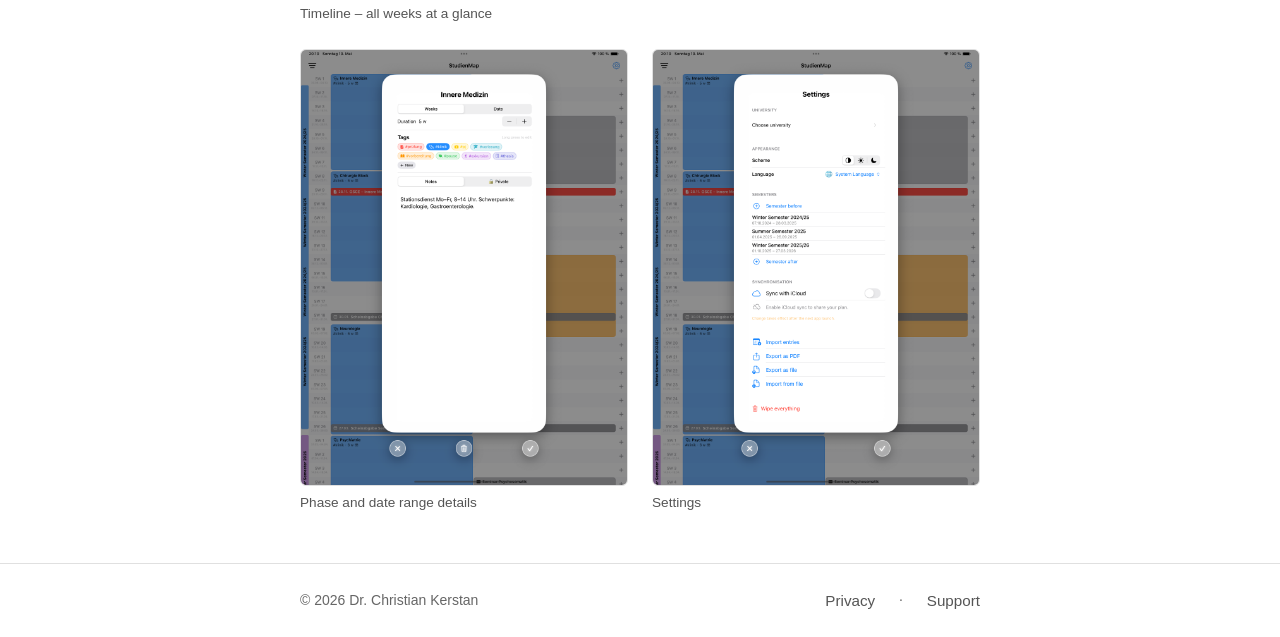
==== commit 1a9bdfc3: "Replace screenshot placeholders with real img/ screenshots for EN and DE Agent-Logs-Url: https://git" ====
--- a/index.html
+++ b/index.html
@@ -74,22 +74,44 @@
 
       <section class="screenshots" aria-label="Screenshots">
         <h2>Screenshots</h2>
+
+        <h3 class="device-label">iPhone</h3>
         <div class="screenshot-grid">
           <figure>
-            <img src="assets/plan-overview.webp" alt="Weekly study plan showing multiple weeks in a grid layout" width="390" height="844">
-            <figcaption>Weekly plan overview</figcaption>
+            <img src="img/iPhone-Timeline_en.png" alt="Timeline showing all study weeks and phases at a glance on iPhone" width="390" height="844">
+            <figcaption>Timeline – all weeks at a glance</figcaption>
           </figure>
           <figure>
-            <img src="assets/landscape-matrix.webp" alt="Landscape view showing all weeks and phases at a glance" width="844" height="390">
-            <figcaption>Landscape overview of your full plan</figcaption>
+            <img src="img/iPhone-Table_en.png" alt="Week-by-week study plan table on iPhone" width="390" height="844">
+            <figcaption>Weekly plan table</figcaption>
           </figure>
           <figure>
-            <img src="assets/phase-details.webp" alt="Detail view of a study phase with date range and notes" width="390" height="844">
+            <img src="img/iPhone-Phase-Detail_en.png" alt="Phase detail view with date range and notes on iPhone" width="390" height="844">
             <figcaption>Phase and date range details</figcaption>
           </figure>
           <figure>
-            <img src="assets/pdf-export.webp" alt="PDF export preview of the full study plan" width="390" height="844">
-            <figcaption>PDF export of your planning overview</figcaption>
+            <img src="img/iPhone-Settings_en.png" alt="App settings screen on iPhone" width="390" height="844">
+            <figcaption>Settings</figcaption>
+          </figure>
+        </div>
+
+        <h3 class="device-label">iPad</h3>
+        <div class="screenshot-grid">
+          <figure>
+            <img src="img/iPad-Timeline_en.png" alt="Timeline showing all study weeks and phases at a glance on iPad" width="1024" height="768">
+            <figcaption>Timeline – all weeks at a glance</figcaption>
+          </figure>
+          <figure>
+            <img src="img/iPad-Table_en.png" alt="Week-by-week study plan table on iPad" width="1024" height="768">
+            <figcaption>Weekly plan table</figcaption>
+          </figure>
+          <figure>
+            <img src="img/iPad-Phase-Detail_en.png" alt="Phase detail view with date range and notes on iPad" width="1024" height="768">
+            <figcaption>Phase and date range details</figcaption>
+          </figure>
+          <figure>
+            <img src="img/iPad-Settings_en.png" alt="App settings screen on iPad" width="1024" height="768">
+            <figcaption>Settings</figcaption>
           </figure>
         </div>
       </section>
--- a/style.css
+++ b/style.css
@@ -218,6 +218,15 @@
   margin-top: 2.5rem;
 }
 
+.device-label {
+  margin: 1.75rem 0 0.6rem;
+  font-size: 1rem;
+  font-weight: 600;
+  color: #555;
+  text-transform: uppercase;
+  letter-spacing: 0.04em;
+}
+
 .screenshot-grid {
   display: grid;
   grid-template-columns: repeat(2, 1fr);
